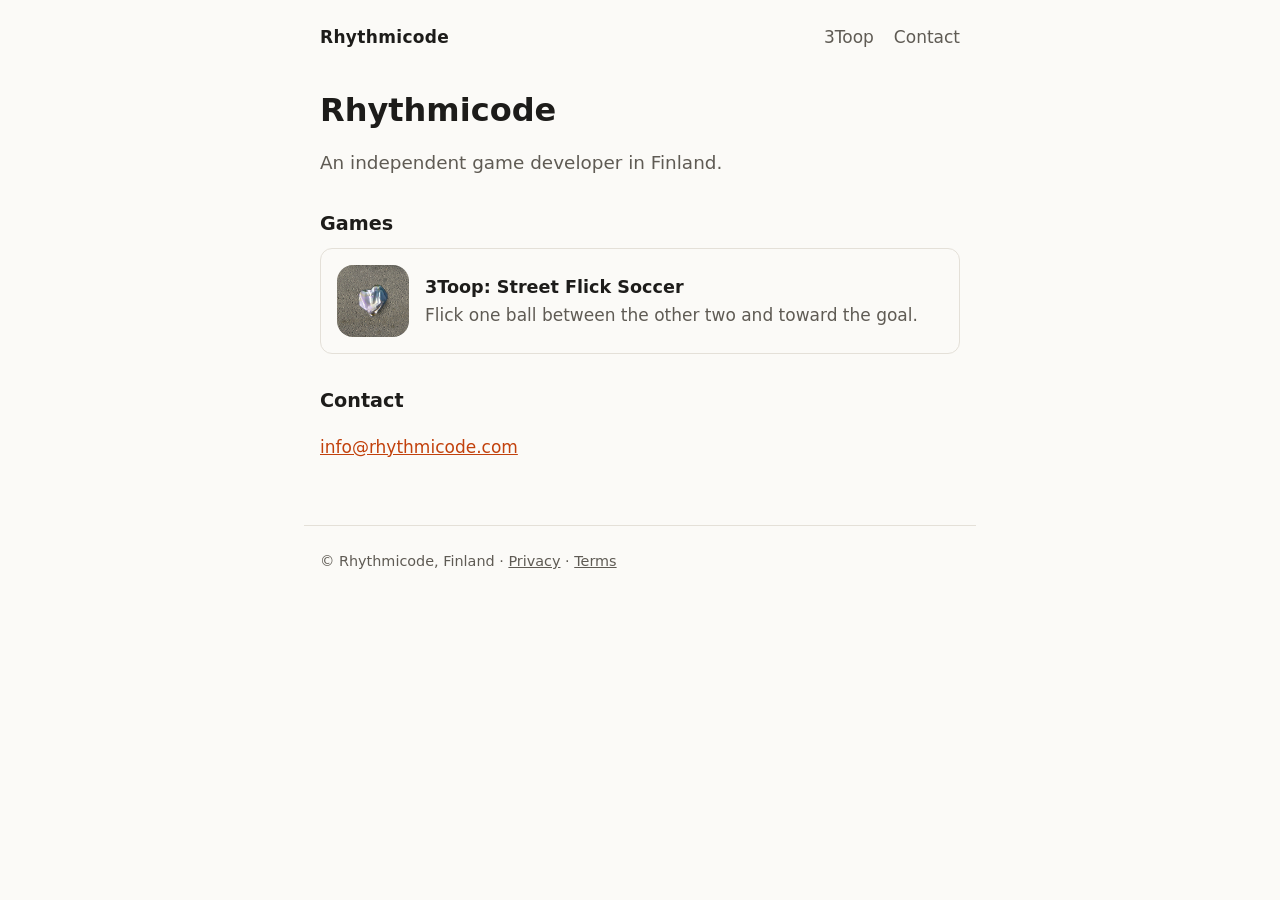
==== index.html @ 541743bc "The first site: home, 3Toop page, privacy policy and terms The policy and terms come from the 3Toop " ====
<!doctype html>
<html lang="en">
<head>
  <meta charset="utf-8">
  <meta name="viewport" content="width=device-width, initial-scale=1">
  <title>Rhythmicode</title>
  <meta name="description" content="Rhythmicode is an independent game developer in Finland, making 3Toop: Street Flick Soccer.">
  <link rel="icon" href="/3toop/icon.png">
  <link rel="stylesheet" href="/style.css">
</head>
<body>
  <header>
    <a class="brand" href="/">Rhythmicode</a>
    <nav>
      <a href="/3toop/">3Toop</a>
      <a href="mailto:info@rhythmicode.com">Contact</a>
    </nav>
  </header>
  <main>
    <h1>Rhythmicode</h1>
    <p class="lede">An independent game developer in Finland.</p>

    <h2>Games</h2>
    <a class="card" href="/3toop/">
      <img src="/3toop/icon.png" alt="">
      <div>
        <strong>3Toop: Street Flick Soccer</strong>
        <span>Flick one ball between the other two and toward the goal.</span>
      </div>
    </a>

    <h2>Contact</h2>
    <p><a href="mailto:info@rhythmicode.com">info@rhythmicode.com</a></p>
  </main>
  <footer>
    © Rhythmicode, Finland ·
    <a href="/3toop/privacy/">Privacy</a> ·
    <a href="/3toop/terms/">Terms</a>
  </footer>
</body>
</html>
---- style.css ----
:root {
  --bg: #fbfaf7;
  --fg: #1d1c1a;
  --muted: #5f5b54;
  --accent: #c2410c;
  --rule: #e4e0d8;
  color-scheme: light dark;
}

@media (prefers-color-scheme: dark) {
  :root {
    --bg: #161514;
    --fg: #ecebe7;
    --muted: #a8a49c;
    --accent: #fb923c;
    --rule: #2e2c29;
  }
}

* { box-sizing: border-box; }

body {
  margin: 0;
  background: var(--bg);
  color: var(--fg);
  font: 17px/1.6 system-ui, -apple-system, "Segoe UI", Roboto, sans-serif;
}

main, header, footer {
  max-width: 42rem;
  margin: 0 auto;
  padding: 0 16px;
}

header {
  display: flex;
  justify-content: space-between;
  align-items: baseline;
  flex-wrap: wrap;
  gap: 0.5rem 1.25rem;
  padding-top: 1.5rem;
  padding-bottom: 1.5rem;
}

header .brand {
  font-weight: 700;
  letter-spacing: 0.02em;
  color: var(--fg);
  text-decoration: none;
}

nav { display: flex; gap: 1.25rem; }
nav a { color: var(--muted); text-decoration: none; }
nav a:hover, nav a[aria-current="page"] { color: var(--fg); }

h1 { font-size: 2rem; line-height: 1.2; margin: 1rem 0 0.5rem; }
h2 { font-size: 1.2rem; margin: 2rem 0 0.5rem; }

a { color: var(--accent); }

.lede { font-size: 1.15rem; color: var(--muted); }
.updated { color: var(--muted); font-size: 0.9rem; }

.card {
  display: flex;
  gap: 1rem;
  align-items: center;
  padding: 1rem;
  border: 1px solid var(--rule);
  border-radius: 12px;
  color: inherit;
  text-decoration: none;
}
.card img { width: 72px; height: 72px; border-radius: 16px; flex: none; }
.card strong { display: block; font-size: 1.1rem; }
.card span { color: var(--muted); }

footer {
  margin-top: 4rem;
  padding-top: 1.5rem;
  padding-bottom: 2rem;
  border-top: 1px solid var(--rule);
  color: var(--muted);
  font-size: 0.9rem;
}
footer a { color: var(--muted); }
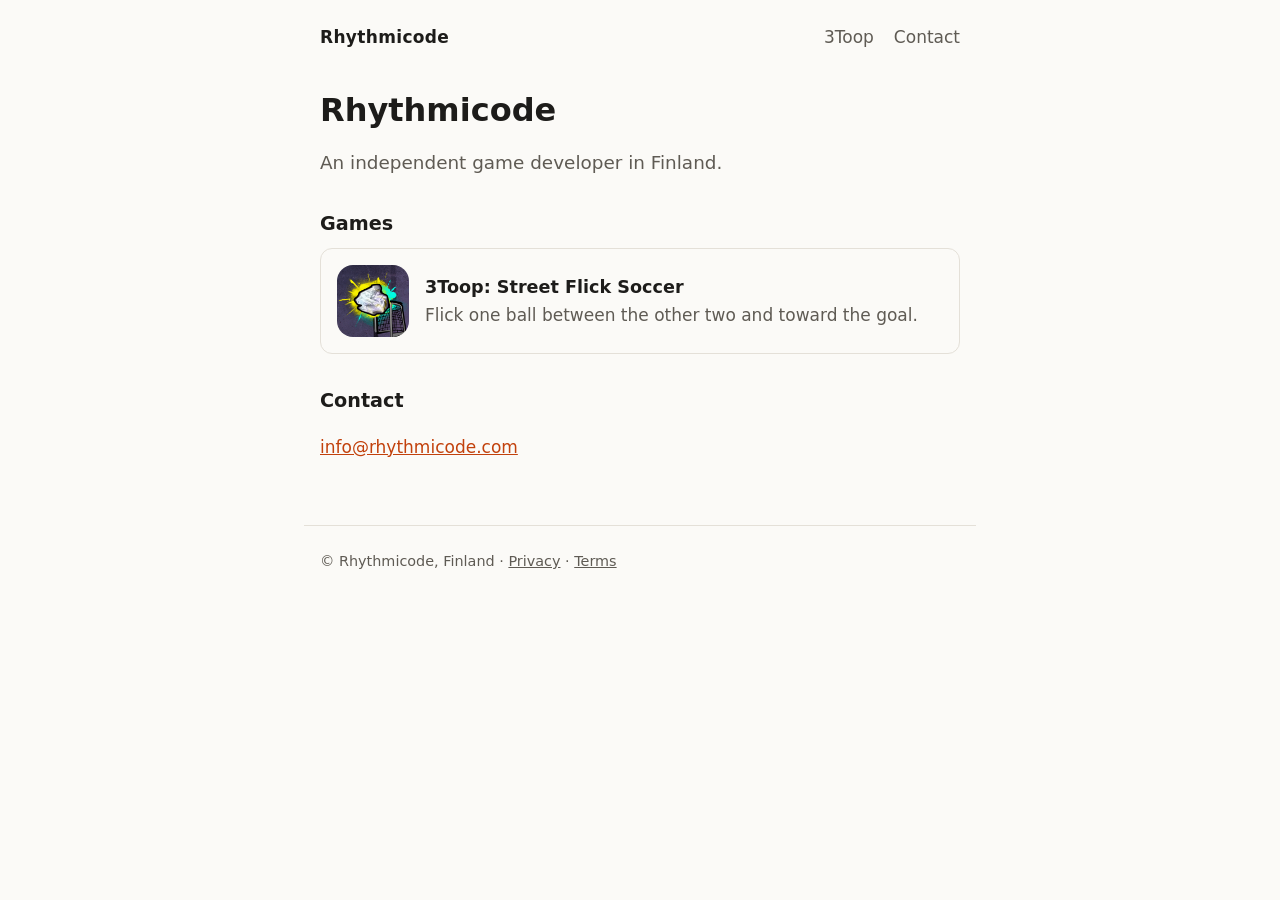
==== commit 8064a726: "Version the 3Toop icon URL so browsers fetch store icon A Browsers kept the old icon cached under /3" ====
--- a/index.html
+++ b/index.html
@@ -5,7 +5,7 @@
   <meta name="viewport" content="width=device-width, initial-scale=1">
   <title>Rhythmicode</title>
   <meta name="description" content="Rhythmicode is an independent game developer in Finland, making 3Toop: Street Flick Soccer.">
-  <link rel="icon" href="/3toop/icon.png">
+  <link rel="icon" href="/3toop/icon.png?v=2">
   <link rel="stylesheet" href="/style.css">
 </head>
 <body>
@@ -22,7 +22,7 @@
 
     <h2>Games</h2>
     <a class="card" href="/3toop/">
-      <img src="/3toop/icon.png" alt="">
+      <img src="/3toop/icon.png?v=2" alt="">
       <div>
         <strong>3Toop: Street Flick Soccer</strong>
         <span>Flick one ball between the other two and toward the goal.</span>
